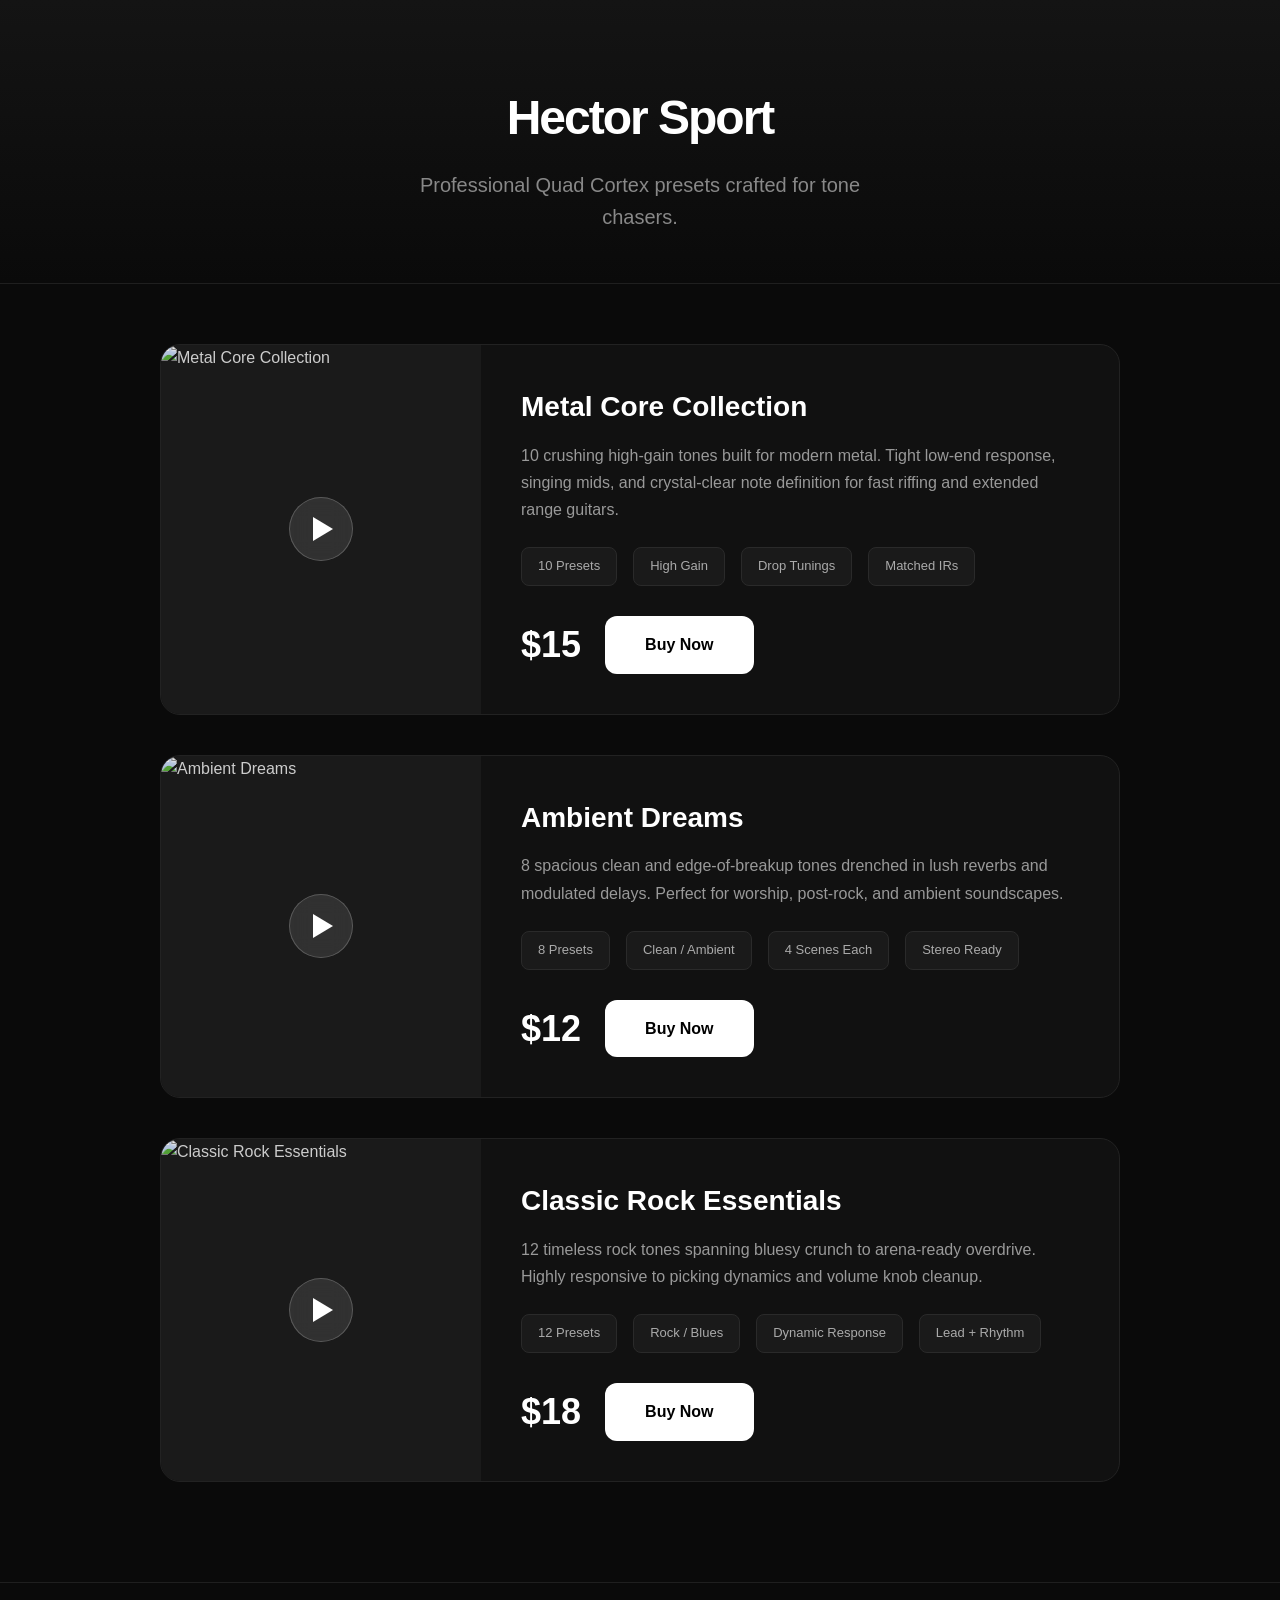
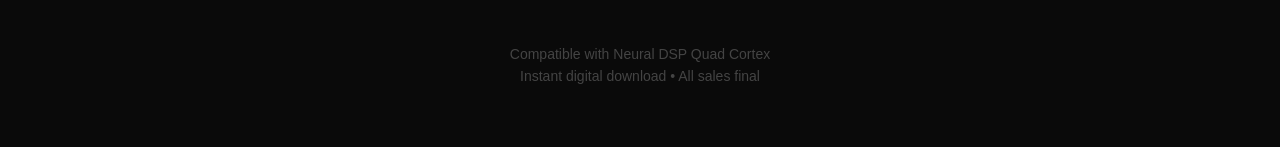
==== Index.html @ 313870ba "Rename Index.html.txt to Index.html" ====
<!DOCTYPE html>
<html lang="en">
<head>
<meta charset="UTF-8">
<meta name="viewport" content="width=device-width, initial-scale=1.0">
<title>Hector Sport | Quad Cortex Presets</title>
<style>
*{margin:0;padding:0;box-sizing:border-box;}
body{font-family:-apple-system,BlinkMacSystemFont,sans-serif;background:#0a0a0a;color:#e0e0e0;line-height:1.6;}
header{text-align:center;padding:80px 20px 50px;background:linear-gradient(180deg,#141414,#0a0a0a);border-bottom:1px solid #1f1f1f;}
header h1{font-size:48px;font-weight:800;letter-spacing:-2px;margin-bottom:12px;color:#fff;}
header p{font-size:20px;color:#888;max-width:500px;margin:0 auto;}
.container{max-width:1000px;margin:0 auto;padding:60px 20px;}
.preset-card{background:#111;border:1px solid #222;border-radius:20px;overflow:hidden;margin-bottom:40px;}
.preset-layout{display:grid;grid-template-columns:320px 1fr;}
.preset-image{background:#1a1a1a;min-height:320px;display:flex;align-items:center;justify-content:center;position:relative;}
.preset-image img{width:100%;height:100%;object-fit:cover;position:absolute;top:0;left:0;opacity:.9;}
.play-overlay{position:absolute;width:64px;height:64px;background:rgba(255,255,255,.1);backdrop-filter:blur(10px);border-radius:50%;display:flex;align-items:center;justify-content:center;border:1px solid rgba(255,255,255,.2);z-index:2;}
.play-overlay::after{content:'';width:0;height:0;border-left:20px solid #fff;border-top:12px solid transparent;border-bottom:12px solid transparent;margin-left:4px;}
.preset-details{padding:40px;display:flex;flex-direction:column;justify-content:center;}
.preset-details h2{font-size:28px;color:#fff;margin-bottom:12px;font-weight:700;}
.preset-details .desc{color:#999;font-size:16px;margin-bottom:24px;line-height:1.7;}
.specs{display:flex;gap:16px;margin-bottom:30px;flex-wrap:wrap;}
.spec{background:#1a1a1a;border:1px solid #2a2a2a;padding:8px 16px;border-radius:8px;font-size:13px;color:#aaa;font-weight:500;}
.buy-row{display:flex;align-items:center;gap:24px;}
.price{font-size:36px;font-weight:800;color:#fff;}
.btn-primary{background:#fff;color:#000;border:none;padding:16px 40px;border-radius:12px;font-size:16px;font-weight:700;cursor:pointer;text-decoration:none;display:inline-block;}
.btn-primary:hover{background:#e0e0e0;}
footer{text-align:center;padding:60px 20px;border-top:1px solid #1f1f1f;color:#444;font-size:14px;}
@media(max-width:768px){.preset-layout{grid-template-columns:1fr;}.preset-image{min-height:240px;}.preset-details{padding:28px;}header h1{font-size:36px;}.buy-row{flex-direction:column;align-items:flex-start;gap:16px;}}
</style>
</head>
<body>
<header>
<h1>Hector Sport</h1>
<p>Professional Quad Cortex presets crafted for tone chasers.</p>
</header>
<div class="container">
<div class="preset-card"><div class="preset-layout"><div class="preset-image"><img src="/images/preset-metal.jpg" alt="Metal Core Collection"><div class="play-overlay"></div></div><div class="preset-details"><h2>Metal Core Collection</h2><p class="desc">10 crushing high-gain tones built for modern metal. Tight low-end response, singing mids, and crystal-clear note definition for fast riffing and extended range guitars.</p><div class="specs"><span class="spec">10 Presets</span><span class="spec">High Gain</span><span class="spec">Drop Tunings</span><span class="spec">Matched IRs</span></div><div class="buy-row"><div class="price">$15</div><a href="YOUR_STRIPE_LINK_1" class="btn-primary">Buy Now</a></div></div></div></div>
<div class="preset-card"><div class="preset-layout"><div class="preset-image"><img src="/images/preset-ambient.jpg" alt="Ambient Dreams"><div class="play-overlay"></div></div><div class="preset-details"><h2>Ambient Dreams</h2><p class="desc">8 spacious clean and edge-of-breakup tones drenched in lush reverbs and modulated delays. Perfect for worship, post-rock, and ambient soundscapes.</p><div class="specs"><span class="spec">8 Presets</span><span class="spec">Clean / Ambient</span><span class="spec">4 Scenes Each</span><span class="spec">Stereo Ready</span></div><div class="buy-row"><div class="price">$12</div><a href="YOUR_STRIPE_LINK_2" class="btn-primary">Buy Now</a></div></div></div></div>
<div class="preset-card"><div class="preset-layout"><div class="preset-image"><img src="/images/preset-rock.jpg" alt="Classic Rock Essentials"><div class="play-overlay"></div></div><div class="preset-details"><h2>Classic Rock Essentials</h2><p class="desc">12 timeless rock tones spanning bluesy crunch to arena-ready overdrive. Highly responsive to picking dynamics and volume knob cleanup.</p><div class="specs"><span class="spec">12 Presets</span><span class="spec">Rock / Blues</span><span class="spec">Dynamic Response</span><span class="spec">Lead + Rhythm</span></div><div class="buy-row"><div class="price">$18</div><a href="YOUR_STRIPE_LINK_3" class="btn-primary">Buy Now</a></div></div></div></div>
</div>
<footer><p>Compatible with Neural DSP Quad Cortex</p><p>Instant digital download &bull; All sales final</p></footer>
</body>
</html>
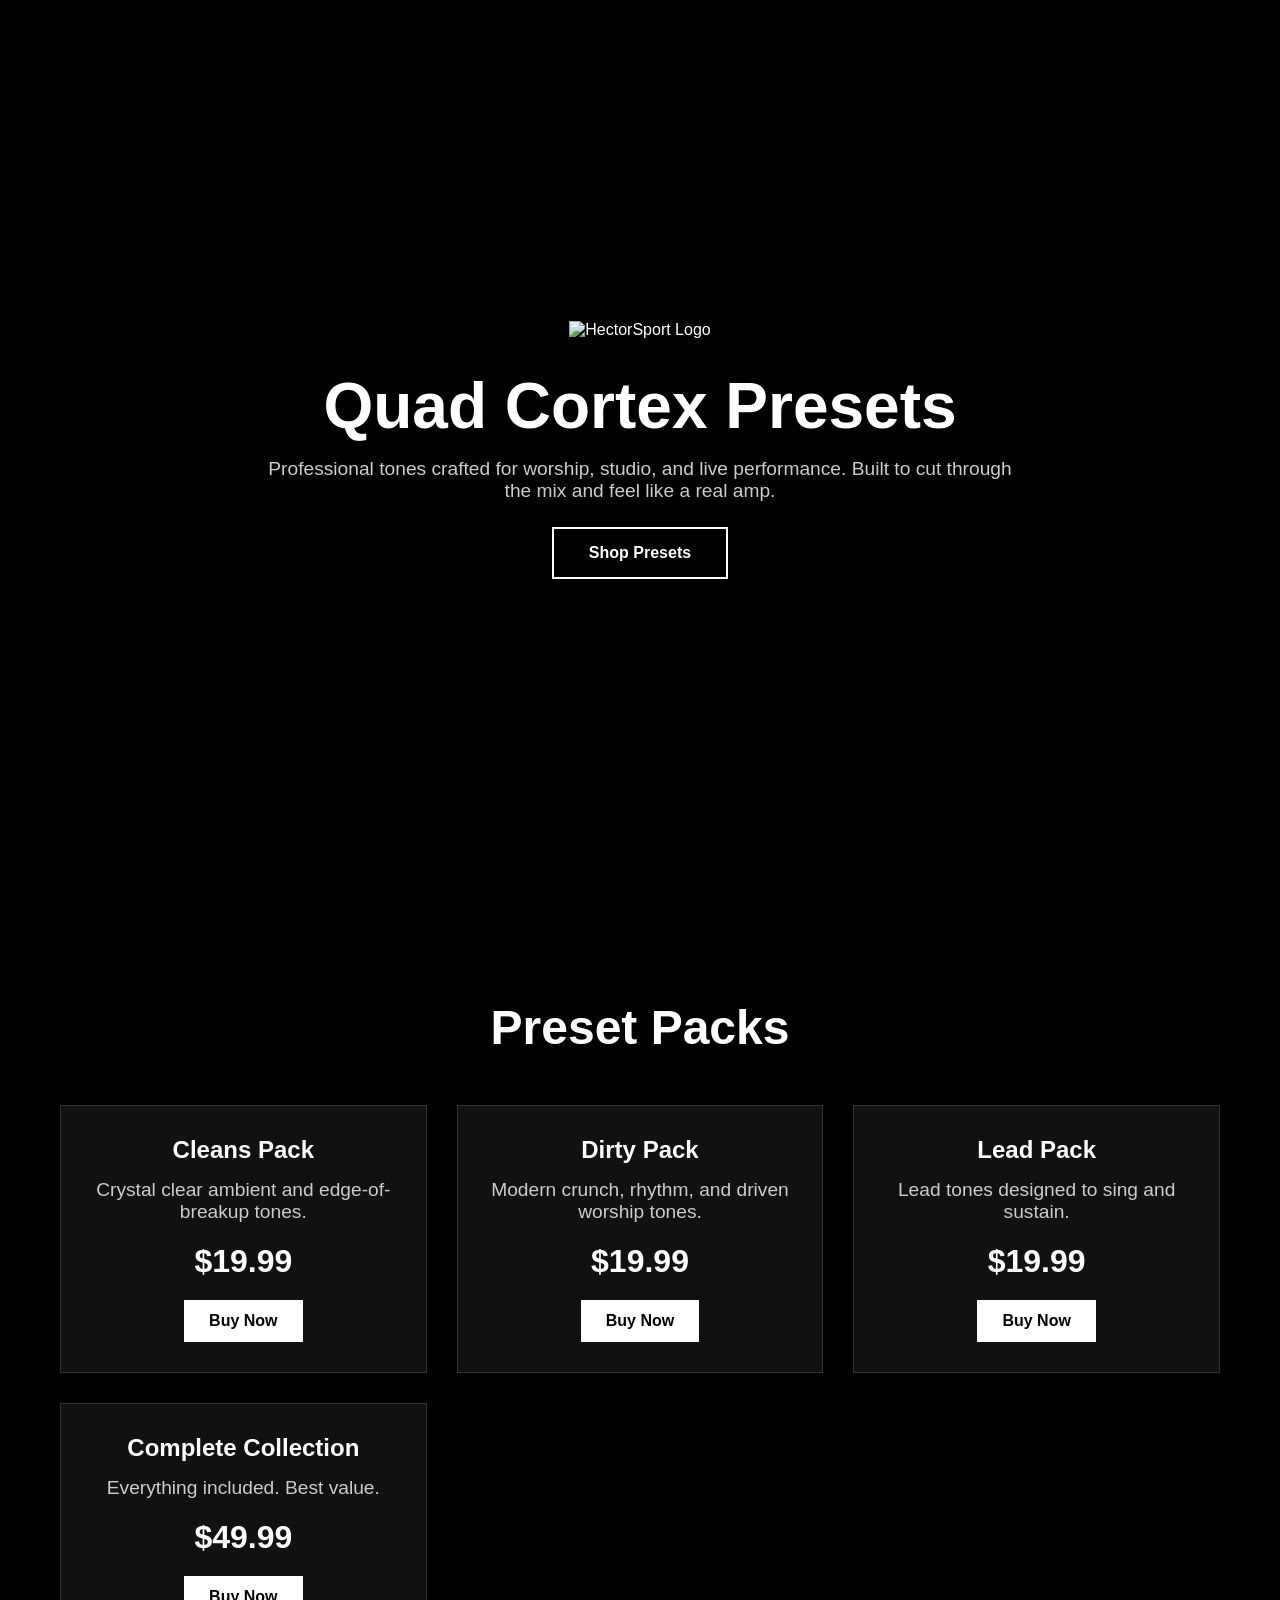
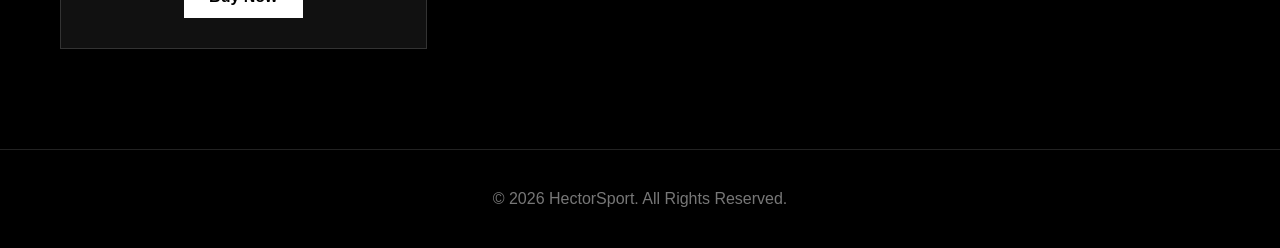
==== commit fcc4a5ea: "Rename Index.html.txt to Index.html" ====
--- a/Index.html
+++ b/Index.html
@@ -3,44 +3,192 @@
 <head>
 <meta charset="UTF-8">
 <meta name="viewport" content="width=device-width, initial-scale=1.0">
-<title>Hector Sport | Quad Cortex Presets</title>
+<title>HectorSport | Quad Cortex Presets</title>
+
 <style>
-*{margin:0;padding:0;box-sizing:border-box;}
-body{font-family:-apple-system,BlinkMacSystemFont,sans-serif;background:#0a0a0a;color:#e0e0e0;line-height:1.6;}
-header{text-align:center;padding:80px 20px 50px;background:linear-gradient(180deg,#141414,#0a0a0a);border-bottom:1px solid #1f1f1f;}
-header h1{font-size:48px;font-weight:800;letter-spacing:-2px;margin-bottom:12px;color:#fff;}
-header p{font-size:20px;color:#888;max-width:500px;margin:0 auto;}
-.container{max-width:1000px;margin:0 auto;padding:60px 20px;}
-.preset-card{background:#111;border:1px solid #222;border-radius:20px;overflow:hidden;margin-bottom:40px;}
-.preset-layout{display:grid;grid-template-columns:320px 1fr;}
-.preset-image{background:#1a1a1a;min-height:320px;display:flex;align-items:center;justify-content:center;position:relative;}
-.preset-image img{width:100%;height:100%;object-fit:cover;position:absolute;top:0;left:0;opacity:.9;}
-.play-overlay{position:absolute;width:64px;height:64px;background:rgba(255,255,255,.1);backdrop-filter:blur(10px);border-radius:50%;display:flex;align-items:center;justify-content:center;border:1px solid rgba(255,255,255,.2);z-index:2;}
-.play-overlay::after{content:'';width:0;height:0;border-left:20px solid #fff;border-top:12px solid transparent;border-bottom:12px solid transparent;margin-left:4px;}
-.preset-details{padding:40px;display:flex;flex-direction:column;justify-content:center;}
-.preset-details h2{font-size:28px;color:#fff;margin-bottom:12px;font-weight:700;}
-.preset-details .desc{color:#999;font-size:16px;margin-bottom:24px;line-height:1.7;}
-.specs{display:flex;gap:16px;margin-bottom:30px;flex-wrap:wrap;}
-.spec{background:#1a1a1a;border:1px solid #2a2a2a;padding:8px 16px;border-radius:8px;font-size:13px;color:#aaa;font-weight:500;}
-.buy-row{display:flex;align-items:center;gap:24px;}
-.price{font-size:36px;font-weight:800;color:#fff;}
-.btn-primary{background:#fff;color:#000;border:none;padding:16px 40px;border-radius:12px;font-size:16px;font-weight:700;cursor:pointer;text-decoration:none;display:inline-block;}
-.btn-primary:hover{background:#e0e0e0;}
-footer{text-align:center;padding:60px 20px;border-top:1px solid #1f1f1f;color:#444;font-size:14px;}
-@media(max-width:768px){.preset-layout{grid-template-columns:1fr;}.preset-image{min-height:240px;}.preset-details{padding:28px;}header h1{font-size:36px;}.buy-row{flex-direction:column;align-items:flex-start;gap:16px;}}
+*{
+margin:0;
+padding:0;
+box-sizing:border-box;
+font-family:Arial, Helvetica, sans-serif;
+}
+
+body{
+background:#000;
+color:#fff;
+}
+
+.hero{
+height:100vh;
+background:url('background.jpg') center center/cover no-repeat;
+display:flex;
+align-items:center;
+justify-content:center;
+text-align:center;
+position:relative;
+}
+
+.hero::before{
+content:'';
+position:absolute;
+top:0;
+left:0;
+width:100%;
+height:100%;
+background:rgba(0,0,0,.7);
+}
+
+.hero-content{
+position:relative;
+z-index:2;
+max-width:800px;
+padding:20px;
+}
+
+.logo{
+width:250px;
+margin-bottom:30px;
+}
+
+h1{
+font-size:4rem;
+margin-bottom:15px;
+}
+
+p{
+font-size:1.2rem;
+color:#ccc;
+}
+
+.btn{
+display:inline-block;
+margin-top:25px;
+padding:15px 35px;
+border:2px solid white;
+color:white;
+text-decoration:none;
+font-weight:bold;
+transition:.3s;
+}
+
+.btn:hover{
+background:white;
+color:black;
+}
+
+.products{
+padding:100px 20px;
+max-width:1200px;
+margin:auto;
+}
+
+.section-title{
+text-align:center;
+font-size:3rem;
+margin-bottom:50px;
+}
+
+.grid{
+display:grid;
+grid-template-columns:repeat(auto-fit,minmax(280px,1fr));
+gap:30px;
+}
+
+.card{
+border:1px solid #333;
+padding:30px;
+text-align:center;
+background:#111;
+}
+
+.card h2{
+margin-bottom:15px;
+}
+
+.price{
+font-size:2rem;
+margin:20px 0;
+font-weight:bold;
+}
+
+.buy-btn{
+display:inline-block;
+padding:12px 25px;
+background:white;
+color:black;
+text-decoration:none;
+font-weight:bold;
+}
+
+footer{
+padding:40px;
+text-align:center;
+color:#777;
+border-top:1px solid #222;
+}
 </style>
 </head>
+
 <body>
-<header>
-<h1>Hector Sport</h1>
-<p>Professional Quad Cortex presets crafted for tone chasers.</p>
-</header>
-<div class="container">
-<div class="preset-card"><div class="preset-layout"><div class="preset-image"><img src="/images/preset-metal.jpg" alt="Metal Core Collection"><div class="play-overlay"></div></div><div class="preset-details"><h2>Metal Core Collection</h2><p class="desc">10 crushing high-gain tones built for modern metal. Tight low-end response, singing mids, and crystal-clear note definition for fast riffing and extended range guitars.</p><div class="specs"><span class="spec">10 Presets</span><span class="spec">High Gain</span><span class="spec">Drop Tunings</span><span class="spec">Matched IRs</span></div><div class="buy-row"><div class="price">$15</div><a href="YOUR_STRIPE_LINK_1" class="btn-primary">Buy Now</a></div></div></div></div>
-<div class="preset-card"><div class="preset-layout"><div class="preset-image"><img src="/images/preset-ambient.jpg" alt="Ambient Dreams"><div class="play-overlay"></div></div><div class="preset-details"><h2>Ambient Dreams</h2><p class="desc">8 spacious clean and edge-of-breakup tones drenched in lush reverbs and modulated delays. Perfect for worship, post-rock, and ambient soundscapes.</p><div class="specs"><span class="spec">8 Presets</span><span class="spec">Clean / Ambient</span><span class="spec">4 Scenes Each</span><span class="spec">Stereo Ready</span></div><div class="buy-row"><div class="price">$12</div><a href="YOUR_STRIPE_LINK_2" class="btn-primary">Buy Now</a></div></div></div></div>
-<div class="preset-card"><div class="preset-layout"><div class="preset-image"><img src="/images/preset-rock.jpg" alt="Classic Rock Essentials"><div class="play-overlay"></div></div><div class="preset-details"><h2>Classic Rock Essentials</h2><p class="desc">12 timeless rock tones spanning bluesy crunch to arena-ready overdrive. Highly responsive to picking dynamics and volume knob cleanup.</p><div class="specs"><span class="spec">12 Presets</span><span class="spec">Rock / Blues</span><span class="spec">Dynamic Response</span><span class="spec">Lead + Rhythm</span></div><div class="buy-row"><div class="price">$18</div><a href="YOUR_STRIPE_LINK_3" class="btn-primary">Buy Now</a></div></div></div></div>
+
+<section class="hero">
+<div class="hero-content">
+
+<img src="logo.png" class="logo" alt="HectorSport Logo">
+
+<h1>Quad Cortex Presets</h1>
+
+<p>
+Professional tones crafted for worship, studio, and live performance.
+Built to cut through the mix and feel like a real amp.
+</p>
+
+<a href="#products" class="btn">Shop Presets</a>
+
 </div>
-<footer><p>Compatible with Neural DSP Quad Cortex</p><p>Instant digital download &bull; All sales final</p></footer>
+</section>
+
+<section id="products" class="products">
+
+<h2 class="section-title">Preset Packs</h2>
+
+<div class="grid">
+
+<div class="card">
+<h2>Cleans Pack</h2>
+<p>Crystal clear ambient and edge-of-breakup tones.</p>
+<div class="price">$19.99</div>
+<a href="#" class="buy-btn">Buy Now</a>
+</div>
+
+<div class="card">
+<h2>Dirty Pack</h2>
+<p>Modern crunch, rhythm, and driven worship tones.</p>
+<div class="price">$19.99</div>
+<a href="#" class="buy-btn">Buy Now</a>
+</div>
+
+<div class="card">
+<h2>Lead Pack</h2>
+<p>Lead tones designed to sing and sustain.</p>
+<div class="price">$19.99</div>
+<a href="#" class="buy-btn">Buy Now</a>
+</div>
+
+<div class="card">
+<h2>Complete Collection</h2>
+<p>Everything included. Best value.</p>
+<div class="price">$49.99</div>
+<a href="#" class="buy-btn">Buy Now</a>
+</div>
+
+</div>
+
+</section>
+
+<footer>
+© 2026 HectorSport. All Rights Reserved.
+</footer>
+
 </body>
 </html>
-
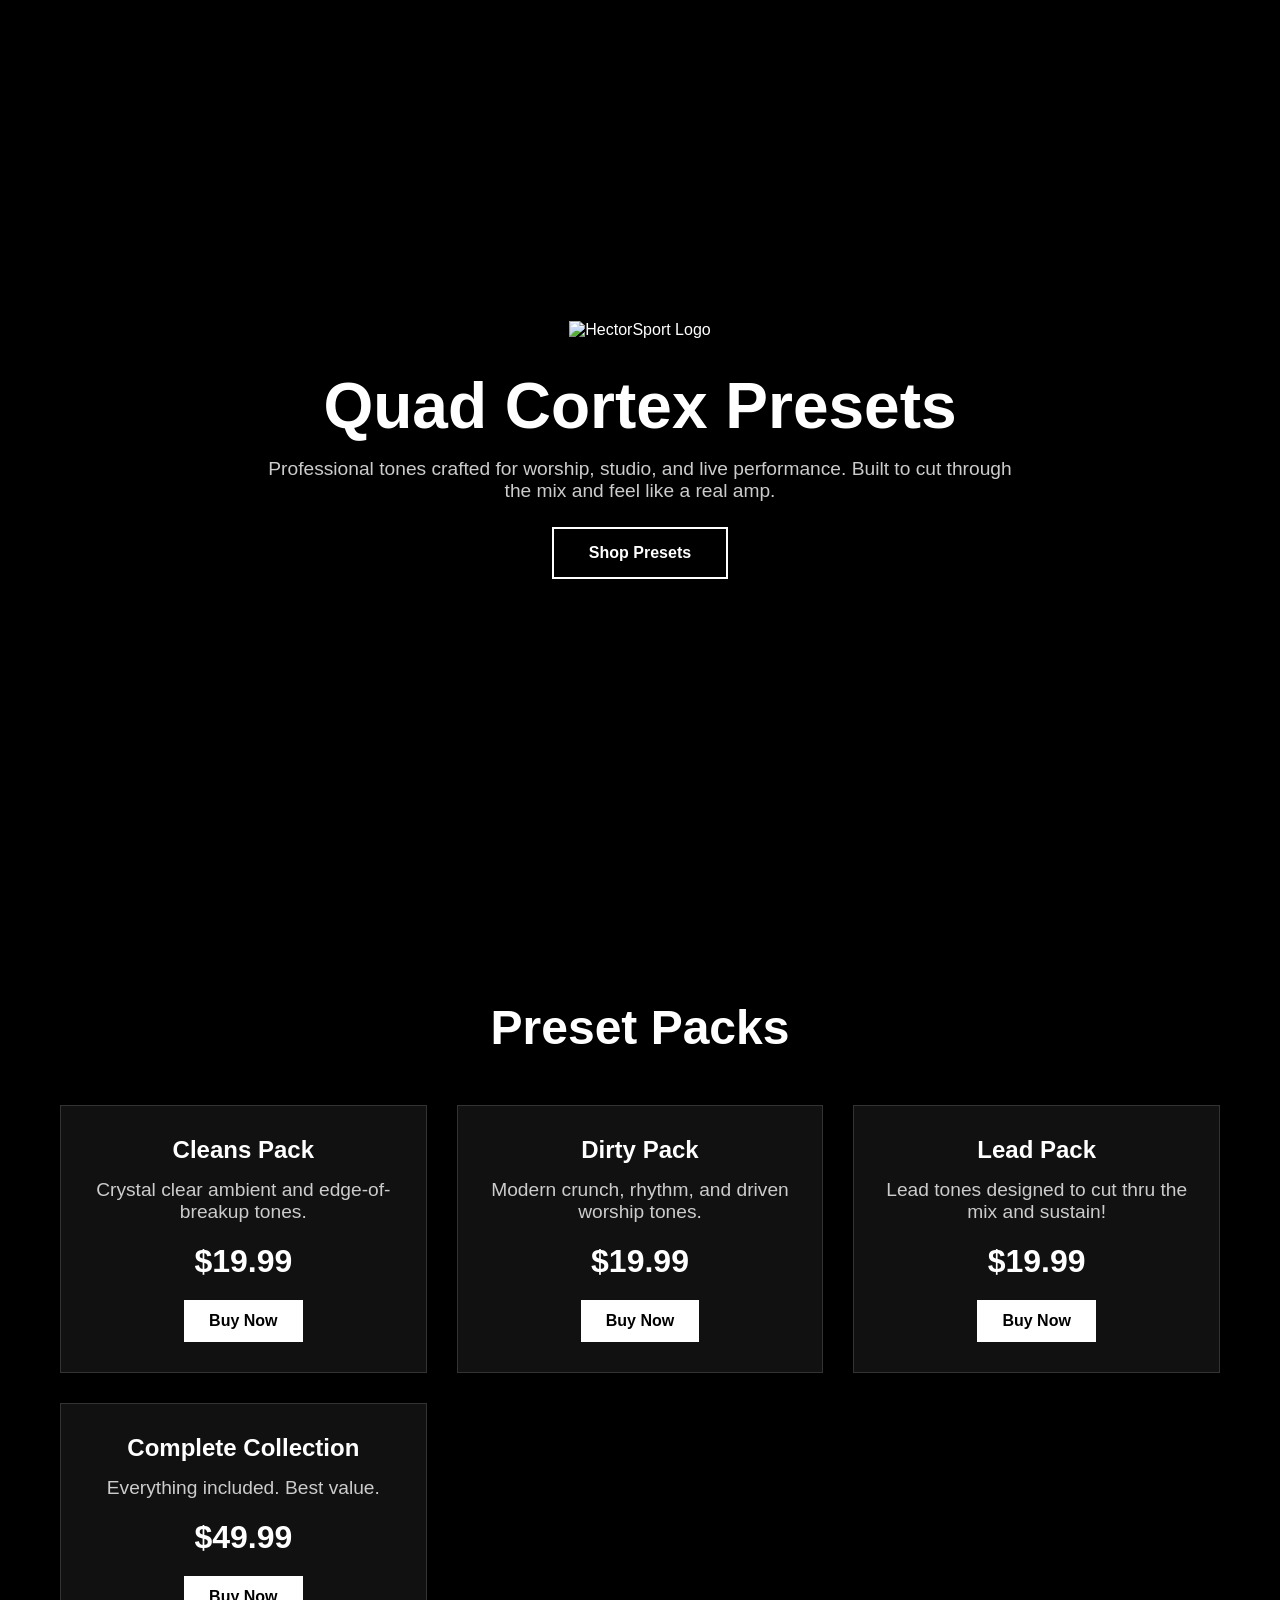
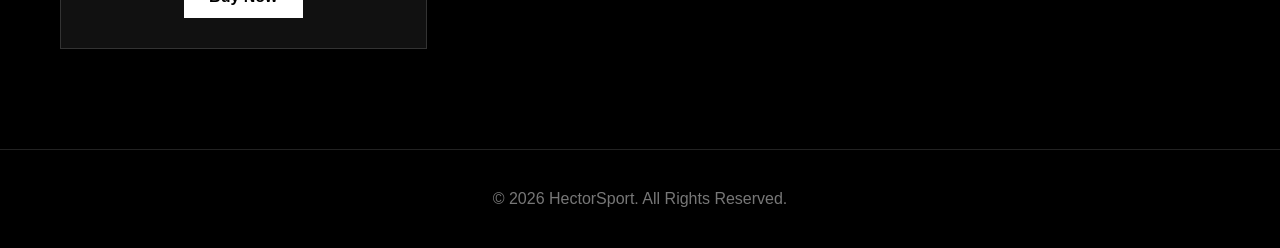
==== commit 59efb27c: "Update Index.html" ====
--- a/Index.html
+++ b/Index.html
@@ -170,7 +170,7 @@
 
 <div class="card">
 <h2>Lead Pack</h2>
-<p>Lead tones designed to sing and sustain.</p>
+<p>Lead tones designed to cut thru the mix and sustain!</p>
 <div class="price">$19.99</div>
 <a href="#" class="buy-btn">Buy Now</a>
 </div>
